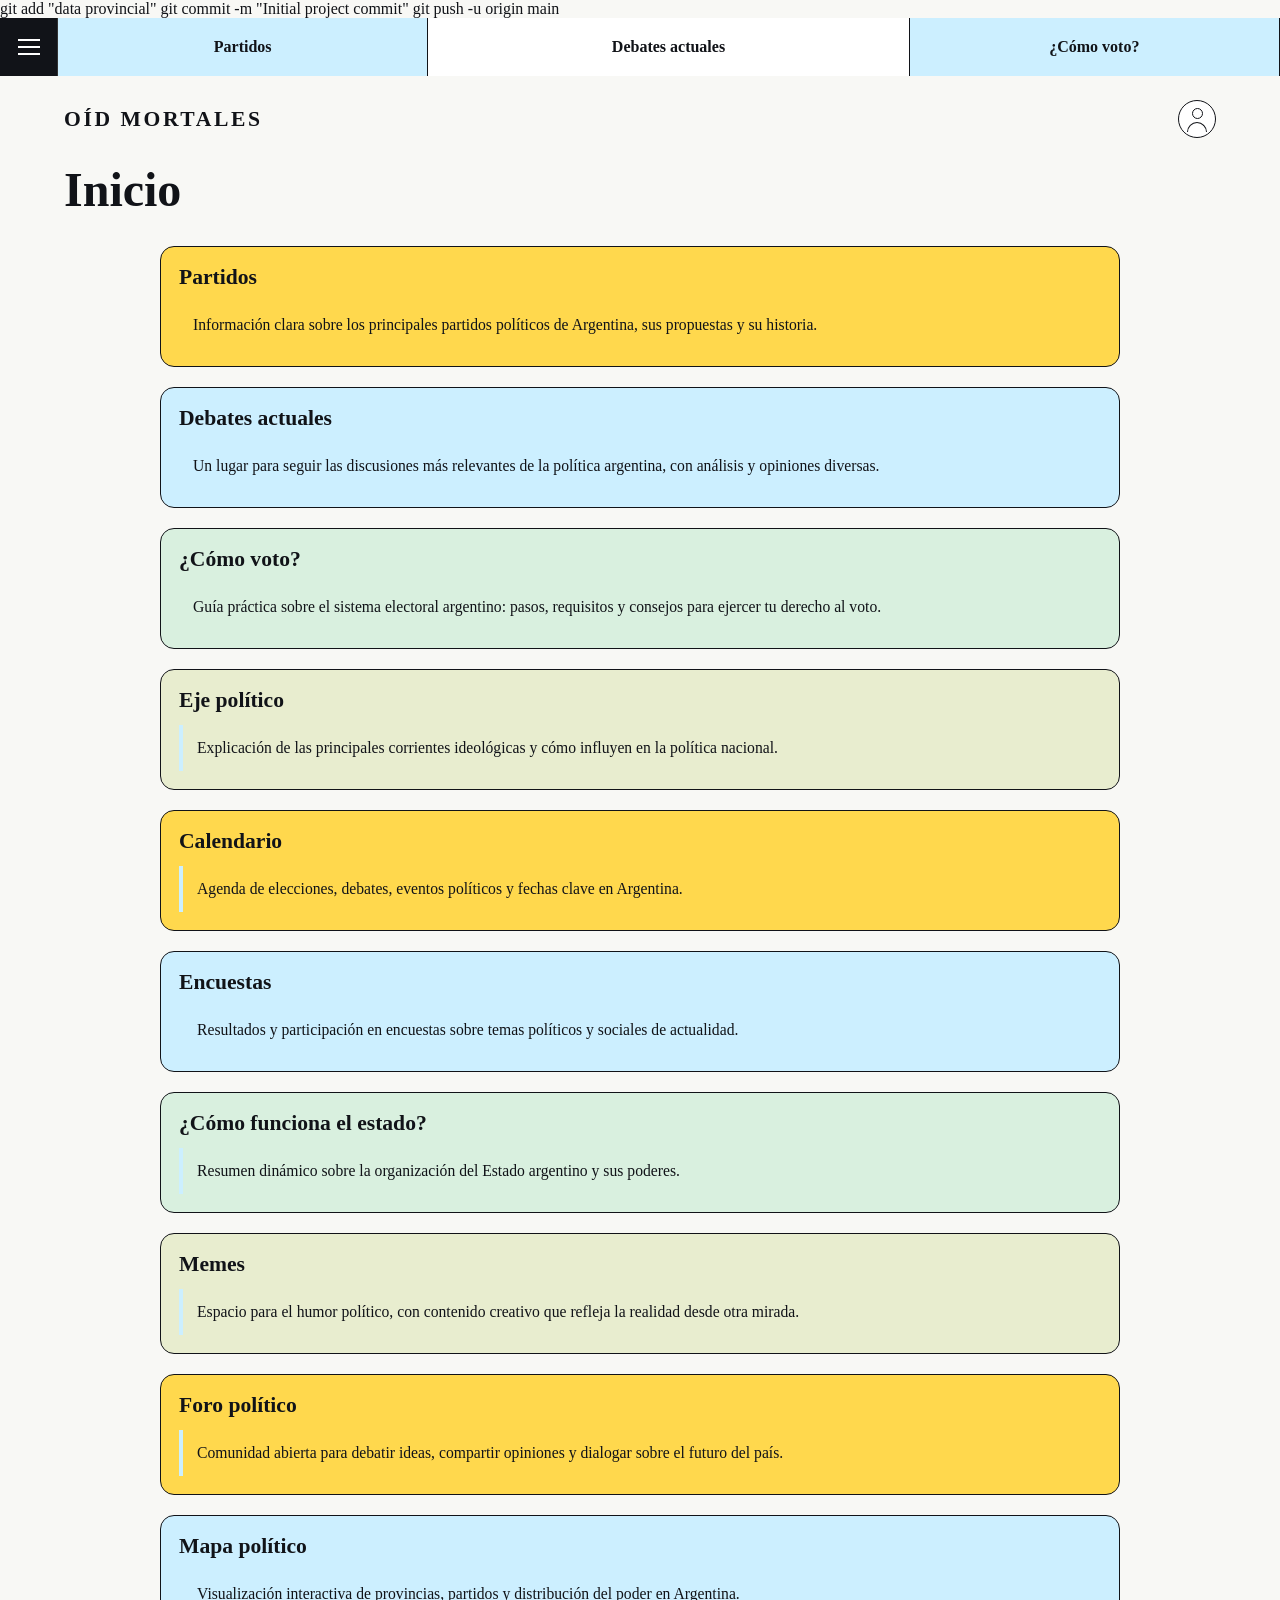
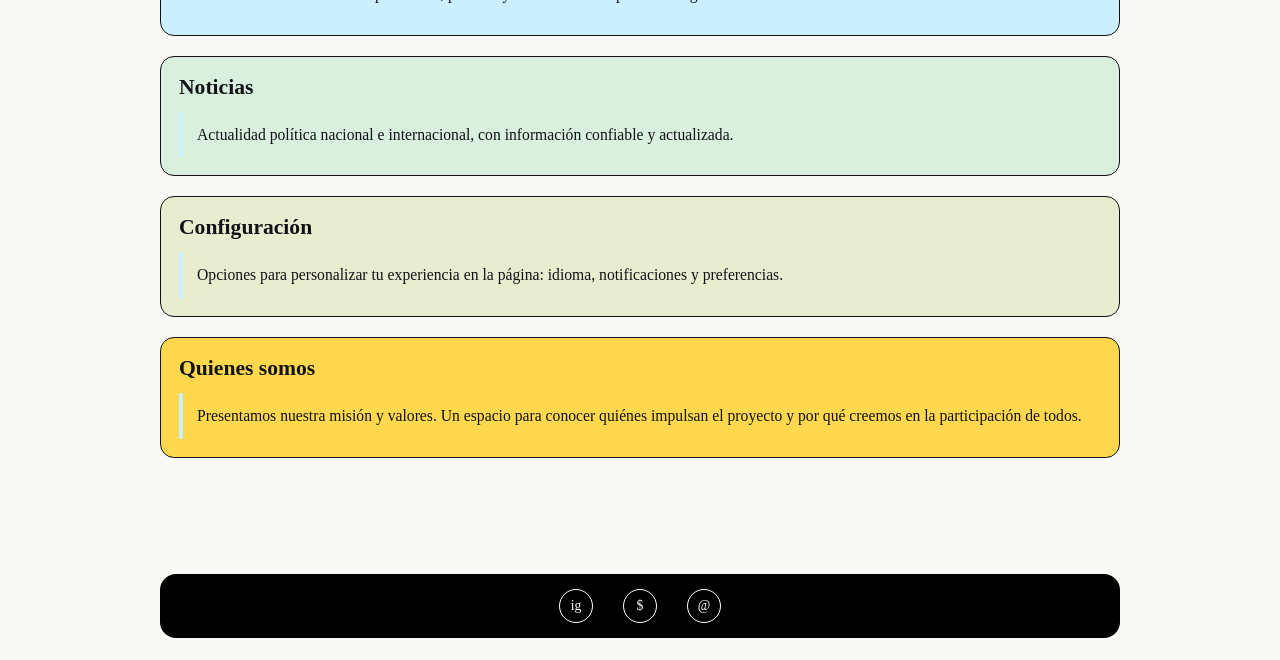
==== HTML/Index.html @ f4ce3084 "Initial project commit" ====
git add "data provincial"
git commit -m "Initial project commit"
git push -u origin main<!DOCTYPE html>
<html lang="es">
<head>
  <meta charset="UTF-8">
  <meta name="viewport" content="width=device-width, initial-scale=1.0">
  <meta name="description" content="Oíd Mortales: inicio e información política de Argentina.">
  <title>Inicio | OÍD MORTALES</title>
  <link rel="stylesheet" href="style.css">
</head>
<body>
  <header class="site-header">
    <nav class="topbar" aria-label="Navegación principal">
      <button class="menu-toggle" type="button" aria-label="Abrir menú" aria-expanded="false" aria-controls="side-menu">
        <span></span><span></span><span></span>
      </button>
      <div class="tabs">
        <a class="tab blue" href="partidos.html">Partidos</a>
        <a class="tab" href="debates.html">Debates actuales</a>
        <a class="tab blue" href="como-voto.html">¿Cómo voto?</a>
      </div>
    </nav>
    <div class="side-menu" id="side-menu">
      <a href="index.html">Inicio</a>
      <a href="partidos.html">Partidos</a>
      <a href="debates.html">Debates actuales</a>
      <a href="como-voto.html">¿Cómo voto?</a>
    </div>
    <div class="brand-header start-header">
      <div class="brand-line">
        <p class="brand">OÍD MORTALES</p>
        <a class="profile" href="#perfil" aria-label="Perfil de usuario"></a>
      </div>
      <h1 id="inicio">Inicio</h1>
    </div>
  </header>

  <main class="start-main">
    <section class="section-list" aria-label="Secciones del sitio">
      <a class="section-link section-card" id="partidos" href="partidos.html"><h2>Partidos</h2><p>Información clara sobre los principales partidos políticos de Argentina, sus propuestas y su historia.</p></a>
      <a class="section-link section-card" id="debates" href="debates.html"><h2>Debates actuales</h2><p>Un lugar para seguir las discusiones más relevantes de la política argentina, con análisis y opiniones diversas.</p></a>
      <a class="section-link section-card" id="como-voto" href="como-voto.html"><h2>¿Cómo voto?</h2><p>Guía práctica sobre el sistema electoral argentino: pasos, requisitos y consejos para ejercer tu derecho al voto.</p></a>
      <a class="section-link" id="eje-politico" href="#eje-politico"><h2>Eje político</h2><p>Explicación de las principales corrientes ideológicas y cómo influyen en la política nacional.</p></a>
      <a class="section-link" id="calendario" href="#calendario"><h2>Calendario</h2><p>Agenda de elecciones, debates, eventos políticos y fechas clave en Argentina.</p></a>
      <a class="section-link" id="encuestas" href="#encuestas"><h2>Encuestas</h2><p>Resultados y participación en encuestas sobre temas políticos y sociales de actualidad.</p></a>
      <a class="section-link" id="estado" href="#estado"><h2>¿Cómo funciona el estado?</h2><p>Resumen dinámico sobre la organización del Estado argentino y sus poderes.</p></a>
      <a class="section-link" id="memes" href="#memes"><h2>Memes</h2><p>Espacio para el humor político, con contenido creativo que refleja la realidad desde otra mirada.</p></a>
      <a class="section-link" id="foro" href="#foro"><h2>Foro político</h2><p>Comunidad abierta para debatir ideas, compartir opiniones y dialogar sobre el futuro del país.</p></a>
      <a class="section-link" id="mapa" href="#mapa"><h2>Mapa político</h2><p>Visualización interactiva de provincias, partidos y distribución del poder en Argentina.</p></a>
      <a class="section-link" id="noticias" href="#noticias"><h2>Noticias</h2><p>Actualidad política nacional e internacional, con información confiable y actualizada.</p></a>
      <a class="section-link" id="configuracion" href="#configuracion"><h2>Configuración</h2><p>Opciones para personalizar tu experiencia en la página: idioma, notificaciones y preferencias.</p></a>
      <a class="section-link" id="quienes-somos" href="#quienes-somos"><h2>Quienes somos</h2><p>Presentamos nuestra misión y valores. Un espacio para conocer quiénes impulsan el proyecto y por qué creemos en la participación de todos.</p></a>
    </section>
  </main>

  <footer>
    <div class="footer-inner" aria-label="Enlaces de contacto">
      <a class="footer-link" href="#instagram" aria-label="Instagram">ig</a>
      <a class="footer-link" href="#donaciones" aria-label="Donaciones">$</a>
      <a class="footer-link" href="mailto:contacto@oidmortales.com" aria-label="Correo electrónico">@</a>
    </div>
  </footer>

  <script>
    const menuButton = document.querySelector('.menu-toggle');
    const sideMenu = document.querySelector('#side-menu');
    menuButton.addEventListener('click', () => {
      const isOpen = sideMenu.classList.toggle('open');
      menuButton.setAttribute('aria-expanded', String(isOpen));
    });
  </script>
</body>
</html>
---- HTML/style.css ----
:root {
  --ink: #111318;
  --paper: #f8f8f5;
  --yellow: #ffd84d;
  --blue: #ccefff;
  --panel: #dedede;
}

* { box-sizing: border-box; }
html { scroll-behavior: smooth; }
body { margin: 0; color: var(--ink); background: var(--paper); font-family: Georgia, "Times New Roman", serif; }
button, a { font: inherit; }

.site-header { background: var(--paper); }
.topbar { display: flex; align-items: stretch; min-height: 58px; background: var(--ink); }
.menu-toggle { display: grid; width: 58px; place-content: center; gap: 5px; border: 0; border-right: 1px solid #333; background: transparent; cursor: pointer; }
.menu-toggle span { width: 22px; height: 2px; background: white; }
.tabs { display: grid; grid-template-columns: 1fr 1.3fr 1fr; flex: 1; }
.tab { display: grid; place-items: center; min-height: 58px; padding: 8px 12px; border-right: 1px solid var(--ink); color: var(--ink); background: white; text-decoration: none; text-align: center; font-weight: 700; }
.tab.active { background: var(--yellow); }
.tab.blue { background: var(--blue); }
.side-menu { display: none; position: absolute; z-index: 3; width: min(300px, 88vw); padding: 10px 0; border: 1px solid var(--ink); border-top: 0; background: var(--paper); box-shadow: 5px 5px 0 var(--ink); }
.side-menu.open { display: block; }
.side-menu a { display: block; padding: 12px 18px; color: var(--ink); text-decoration: none; border-bottom: 1px solid #ccc; }
.side-menu a:hover { background: var(--yellow); }
.brand-header { padding: 24px clamp(20px, 5vw, 64px) 14px; }
.brand-line { display: flex; align-items: center; justify-content: space-between; }
.brand { margin: 0; font-size: clamp(1rem, 2vw, 1.35rem); letter-spacing: .12em; font-weight: 700; }
.profile { width: 38px; height: 38px; border: 1px solid var(--ink); border-radius: 50%; background: white; }
.profile::before, .profile::after { content: ""; display: block; margin: auto; border: 1.5px solid var(--ink); }
.profile::before { width: 9px; height: 9px; margin-top: 7px; border-radius: 50%; }
.profile::after { width: 18px; height: 9px; margin-top: 3px; border-radius: 12px 12px 0 0; border-bottom: 0; }
h1 { margin: 28px 0 18px; font-size: clamp(2rem, 4vw, 3rem); line-height: 1; }
main { padding: 0 clamp(20px, 5vw, 64px) 100px; }
.feature { min-height: 136px; margin-bottom: 26px; border-radius: 2px; background: var(--panel); }
.party-grid { display: grid; grid-template-columns: repeat(2, minmax(0, 1fr)); gap: 16px; max-width: 960px; margin: 0 auto; }
.party-card { display: flex; align-items: center; gap: 18px; min-height: 120px; padding: 18px; border: 1px solid var(--ink); border-radius: 14px; color: var(--ink); background: white; text-decoration: none; transition: transform .2s ease, box-shadow .2s ease; }
.party-card:hover, .party-card:focus-visible { transform: translateY(-3px); box-shadow: 4px 4px 0 var(--ink); outline: none; }
.party-logo { display: grid; flex: 0 0 66px; width: 66px; height: 66px; place-items: center; border-radius: 10px; color: white; font-size: 1.1rem; font-weight: 700; text-align: center; }
.jxc { background: #2878b9; } .up { background: #d1a82f; } .fi { background: #923a9f; } .mas { background: #129961; }
.lds { background: #e69a18; } .pyv { background: #418ec6; } .po { background: #686868; } .other { background: #252525; }
.party-name { margin: 0; font-size: clamp(1rem, 2vw, 1.2rem); line-height: 1.15; }
footer { display: flex; justify-content: center; padding: 16px 20px 22px; }
.footer-inner { display: flex; justify-content: center; gap: 30px; width: min(100%, 960px); padding: 15px; border-radius: 16px; background: #000; }
.footer-link { display: grid; width: 34px; height: 34px; place-items: center; border: 1px solid white; border-radius: 50%; color: white; text-decoration: none; font-size: .85rem; }

/* ---------- CALENDARIO ---------- */
.calendar-page { min-height: 100vh; }
.calendar-page .calendar-header { padding-bottom: 24px; }
.calendar-page h1 { margin-bottom: 0; }
.calendar-main { max-width: 780px; margin: 0 auto; padding-bottom: 72px; }
.calendar-card { padding: clamp(18px, 4vw, 34px); border: 1px solid #d4d5d3; border-radius: 14px; background: #fff; box-shadow: 0 5px 0 rgba(17, 19, 24, .06); }
.calendar-toolbar { display: grid; grid-template-columns: 38px 1fr 38px; align-items: center; gap: 12px; }
.calendar-toolbar h2 { margin: 0; font-size: clamp(1.25rem, 3vw, 1.7rem); text-align: center; }
.calendar-nav { display: grid; width: 38px; height: 38px; place-items: center; border: 1px solid var(--ink); border-radius: 50%; color: var(--ink); background: var(--blue); font-size: 1.3rem; line-height: 1; cursor: pointer; }
.calendar-nav:hover, .calendar-nav:focus-visible { background: var(--yellow); outline: none; }
.calendar-selectors { display: flex; justify-content: center; align-items: center; gap: 8px; margin: 20px 0 24px; }
.calendar-selectors label { color: #5f6268; font-size: .82rem; }
.calendar-selectors select { min-width: 108px; padding: 8px 28px 8px 10px; border: 1px solid var(--ink); border-radius: 5px; color: var(--ink); background: var(--paper); cursor: pointer; }
.calendar-selectors select:focus-visible { outline: 2px solid var(--ink); outline-offset: 2px; }
.calendar-weekdays, .calendar-grid { display: grid; grid-template-columns: repeat(7, minmax(0, 1fr)); gap: 7px; }
.calendar-weekdays { margin-bottom: 9px; color: #5f6268; font-size: .76rem; font-weight: 700; text-align: center; text-transform: uppercase; }
.calendar-day { display: grid; width: 100%; aspect-ratio: 1; place-items: center; border: 1px solid transparent; border-radius: 50%; color: var(--ink); background: transparent; font-size: clamp(.86rem, 2vw, 1rem); cursor: pointer; }
button.calendar-day:hover, button.calendar-day:focus-visible { border-color: var(--ink); background: var(--blue); outline: none; }
.calendar-day.is-empty { cursor: default; }
.calendar-day.has-event { color: white; background: var(--ink); font-weight: 700; }
button.calendar-day.has-event:hover, button.calendar-day.has-event:focus-visible { color: var(--ink); background: var(--yellow); }
.upcoming { margin-top: 34px; }
.upcoming h2 { margin: 0 0 14px; font-size: clamp(1.25rem, 3vw, 1.65rem); }
.event-list { display: grid; gap: 10px; margin: 0; padding: 0; list-style: none; }
.event-list li { display: grid; grid-template-columns: 28px 58px 1fr; gap: 10px; align-items: center; padding: 13px 15px; border: 1px solid var(--ink); border-radius: 10px; background: var(--blue); }
.event-list li:nth-child(2) { background: #d9f0df; }
.event-list li:nth-child(3) { background: #fff1b8; }
.event-icon { font-size: 1.15rem; }
.event-list time { font-weight: 700; }
.event-list li > span:last-child { line-height: 1.2; }
.calendar-page footer { padding-top: 0; }

/* ---------- ENCUESTAS ---------- */
.polls-page { min-height: 100vh; }
.polls-page .polls-header { padding-bottom: 24px; }
.polls-page h1 { margin-bottom: 0; }
.polls-main { max-width: 820px; margin: 0 auto; padding-bottom: 72px; }
.poll-form { display: grid; gap: 20px; }
.poll-card { min-width: 0; margin: 0; padding: clamp(20px, 4vw, 30px); border: 1px solid #d6d7d5; border-radius: 14px; background: #fff; box-shadow: 0 5px 14px rgba(17, 19, 24, .08); }
.poll-card legend { max-width: 100%; padding: 0; font-size: clamp(1.08rem, 2.2vw, 1.35rem); font-weight: 700; line-height: 1.25; }
.poll-options { display: grid; margin-top: 20px; }
.poll-option { display: flex; align-items: center; gap: 12px; min-height: 48px; padding: 11px 4px; border-bottom: 1px solid #d8d9d8; color: #26282d; cursor: pointer; line-height: 1.25; }
.poll-option:last-child { border-bottom: 0; }
.poll-option input { width: 18px; height: 18px; flex: 0 0 18px; accent-color: var(--ink); cursor: pointer; }
.poll-option:has(input:checked) { color: var(--ink); font-weight: 700; }
.poll-option:has(input:checked)::after { content: "✓"; margin-left: auto; color: var(--ink); font-weight: 700; }
.poll-option:focus-within { background: #f0f8fb; outline: 2px solid var(--blue); outline-offset: -2px; }
.poll-actions { display: grid; justify-items: center; gap: 12px; margin-top: 2px; }
.poll-submit { padding: 11px 18px; border: 1px solid var(--ink); border-radius: 6px; color: var(--ink); background: var(--blue); font-weight: 700; cursor: pointer; }
.poll-submit:hover, .poll-submit:focus-visible { background: var(--yellow); outline: none; }
.poll-status { min-height: 1.3em; margin: 0; color: #296b49; font-size: .95rem; text-align: center; }
.polls-page footer { padding-top: 0; }

/* ---------- COMO FUNCIONA EL ESTADO ---------- */
.state-page { min-height: 100vh; }
.state-page .state-header { padding-bottom: 24px; }
.state-page h1 { margin-bottom: 0; }
.state-main { max-width: 900px; margin: 0 auto; padding-bottom: 72px; }
.video-panel { margin-bottom: 30px; }
.video-frame { display: grid; min-height: clamp(190px, 35vw, 330px); place-items: center; align-content: center; gap: 17px; border: 7px solid var(--yellow); border-radius: 4px; background: #d8d8d8; box-shadow: inset 0 0 0 1px #b1b1b1; }
.video-camera { position: relative; display: block; width: 64px; height: 46px; border: 3px solid var(--ink); border-radius: 7px; background: #f8f8f5; }
.video-camera::after { content: ""; position: absolute; top: 9px; right: -23px; width: 19px; height: 24px; border: 3px solid var(--ink); border-left: 0; border-radius: 0 5px 5px 0; background: var(--yellow); }
.video-camera span { position: absolute; top: 50%; left: 50%; width: 16px; height: 16px; border: 2px solid var(--ink); border-radius: 50%; transform: translate(-50%, -50%); }
.video-label { color: #4d4f53; font-size: .92rem; font-weight: 700; letter-spacing: .04em; }
.state-content { max-width: 780px; margin: 0 auto; }
.state-intro { margin: 0 0 28px; padding: 18px 20px; border-left: 5px solid var(--blue); background: #fff; font-size: clamp(1.05rem, 2vw, 1.22rem); line-height: 1.45; }
.state-section { margin-top: 22px; padding: 22px clamp(18px, 3vw, 28px); border: 1px solid #d7d8d6; border-radius: 12px; background: #fff; }
.state-section:nth-of-type(3n + 1) { border-top: 5px solid var(--yellow); }
.state-section:nth-of-type(3n + 2) { border-top: 5px solid var(--blue); }
.state-section:nth-of-type(3n) { border-top: 5px solid #d9f0df; }
.state-section h2 { display: flex; align-items: center; gap: 9px; margin: 0 0 14px; font-size: clamp(1.2rem, 2.4vw, 1.55rem); line-height: 1.15; }
.state-section h2 span { font-size: 1.25em; line-height: 1; }
.state-section ul { display: grid; gap: 11px; margin: 0; padding-left: 23px; }
.state-section li { padding-left: 3px; color: #303238; line-height: 1.45; }
.state-section li::marker { color: var(--ink); }
.state-section strong { color: var(--ink); }
.state-page footer { padding-top: 0; }

/* ---------- MEMES ---------- */
.memes-page { min-height: 100vh; }
.memes-page .memes-header { padding-bottom: 24px; }
.memes-page h1 { margin-bottom: 0; }
.memes-main { max-width: 860px; margin: 0 auto; padding-bottom: 72px; }
.meme-feed { display: grid; gap: 22px; }
.meme-card { overflow: hidden; border: 2px solid; border-radius: 14px; background: #fff; box-shadow: 0 5px 12px rgba(17, 19, 24, .08); }
.meme-card-purple { border-color: #8663b1; }
.meme-card-cyan { border-color: #69bfd8; }
.meme-art { position: relative; overflow: hidden; aspect-ratio: 16 / 8; }
.history-meme { background: #8aa9c8; }
.history-meme::before { content: ""; position: absolute; right: 7%; bottom: -20%; width: 34%; height: 75%; border-radius: 48% 48% 5% 5%; background: #e8bb39; box-shadow: -20px 8px 0 #e5a52f; transform: rotate(-4deg); }
.history-meme::after { content: ""; position: absolute; right: 14%; bottom: 33%; width: 11%; height: 16%; border-radius: 50%; background: #f6d46c; box-shadow: 20px 3px 0 -2px #f6d46c; }
.history-speech { position: absolute; z-index: 1; top: 13%; left: 7%; max-width: 54%; padding: 15px 18px; border: 2px solid var(--ink); border-radius: 46% 52% 48% 45%; background: #fff; font-size: clamp(.9rem, 2vw, 1.25rem); line-height: 1.15; text-align: center; transform: rotate(-3deg); }
.history-caption { position: absolute; z-index: 1; bottom: 10%; left: 7%; color: #fff; font-size: clamp(.8rem, 2vw, 1.12rem); font-weight: 700; text-shadow: 2px 2px 0 var(--ink); }
.meme-caption { margin: 0; padding: 13px 17px 16px; font-size: .98rem; line-height: 1.3; }
.tweet-card { padding: 22px; }
.tweet-header { display: flex; align-items: center; gap: 11px; }
.tweet-avatar { display: grid; width: 44px; height: 44px; place-items: center; border-radius: 50%; color: #fff; background: #49a6b8; font-size: 1.25rem; font-weight: 700; }
.tweet-author { display: grid; min-width: 0; gap: 2px; }
.tweet-author strong { font-size: 1rem; }
.tweet-author span { color: #666a70; font-size: .85rem; }
.follow-button { margin-left: auto; padding: 7px 14px; border: 1px solid var(--ink); border-radius: 999px; color: var(--ink); background: #fff; font-size: .86rem; font-weight: 700; cursor: pointer; }
.follow-button:hover, .follow-button[aria-pressed="true"] { color: #fff; background: var(--ink); }
.tweet-copy { margin: 18px 0 14px; font-size: 1rem; line-height: 1.4; }
.tweet-copy span { color: #237b98; }
.tweet-image { position: relative; display: grid; min-height: 210px; place-items: center; overflow: hidden; border: 1px solid #b8dbe3; border-radius: 10px; background: linear-gradient(135deg, #f5d168 0 46%, #345d7b 46% 100%); }
.tweet-image span { z-index: 1; padding: 12px 16px; border: 3px solid var(--ink); background: #fff; font-size: 1.1rem; line-height: 1.05; text-align: center; transform: rotate(-5deg); }
.tweet-image i { position: absolute; right: 15%; bottom: -25px; width: 100px; height: 100px; border-radius: 50%; background: #da753c; box-shadow: -100px -50px 0 #eab53f; }
.tweet-meta { display: grid; gap: 12px; margin-top: 13px; color: #666a70; font-size: .8rem; }
.tweet-metrics { display: flex; flex-wrap: wrap; gap: 20px; }
.meme-pair { display: grid; grid-template-columns: repeat(2, minmax(0, 1fr)); gap: 2px; padding: 2px; background: #8663b1; }
.square-meme { position: relative; display: grid; min-width: 0; min-height: 280px; align-content: end; overflow: hidden; padding: 18px; color: #fff; isolation: isolate; }
.square-meme::before { content: ""; position: absolute; z-index: -1; inset: 0; background: linear-gradient(145deg, #e4bf55, #664f83); }
.square-meme p { margin: 0; font-size: clamp(.9rem, 2vw, 1.15rem); line-height: 1.1; text-shadow: 2px 2px 0 var(--ink); }
.adorni-meme::after { content: ""; position: absolute; right: 10%; bottom: 18%; width: 40%; height: 60%; border-radius: 45% 45% 5% 5%; background: #d89963; box-shadow: -44px 22px 0 -10px #303b50; }
.adorni-portrait { position: absolute; right: 17%; bottom: 36%; width: 28%; height: 24%; border-radius: 50%; background: #e9ae78; box-shadow: 0 -24px 0 -4px #2d2a2a; }
.adorni-portrait span { position: absolute; top: 48%; left: 20%; width: 9px; height: 4px; border-radius: 50%; background: var(--ink); box-shadow: 25px 0 0 var(--ink); }
.laser-meme::before { background: linear-gradient(145deg, #43546d, #111318); }
.laser-eyes { position: absolute; top: 33%; left: 15%; display: flex; gap: 26px; transform: rotate(-8deg); }
.laser-eyes span { display: block; width: 38px; height: 15px; border-radius: 50%; background: #ff3849; box-shadow: 0 0 13px 5px #ff3849; }
.laser-eyes::after { content: ""; position: absolute; top: 7px; left: -25px; width: 145px; border-top: 4px solid #ff3849; box-shadow: 0 0 10px #ff3849; }
.memes-page footer { padding-top: 0; }

@media (max-width: 620px) {
  .memes-main { padding-bottom: 48px; }
  .meme-feed { gap: 15px; }
  .history-speech { padding: 10px 12px; }
  .tweet-card { padding: 16px; }
  .tweet-image { min-height: 170px; }
  .meme-pair { grid-template-columns: 1fr; }
  .square-meme { min-height: 240px; }
}

@media (max-width: 620px) {
  .state-main { padding-bottom: 48px; }
  .video-panel { margin-bottom: 22px; }
  .video-frame { min-height: 190px; border-width: 5px; }
  .state-intro { margin-bottom: 20px; padding: 15px 16px; }
  .state-section { margin-top: 14px; padding: 18px 16px; }
  .state-section ul { gap: 9px; padding-left: 20px; }
}

@media (max-width: 620px) {
  .polls-main { padding-bottom: 48px; }
  .poll-form { gap: 14px; }
  .poll-card { padding: 18px 15px; }
  .poll-option { min-height: 46px; padding: 10px 2px; font-size: .94rem; }
}

@media (max-width: 620px) {
  .calendar-main { padding-bottom: 48px; }
  .calendar-card { padding: 18px 14px; }
  .calendar-toolbar { gap: 8px; }
  .calendar-selectors { margin: 18px 0 20px; }
  .calendar-selectors select { min-width: 96px; }
  .calendar-weekdays, .calendar-grid { gap: 4px; }
  .event-list li { grid-template-columns: 25px 52px 1fr; gap: 8px; padding: 12px 11px; }
}

/* ---------- INICIO ---------- */
.start-header { padding-bottom: 14px; }
.start-main { padding-bottom: 100px; }
.section-list { display: grid; gap: 20px; max-width: 960px; margin: 0 auto; }
.section-link { display: block; color: var(--ink); text-decoration: none; scroll-margin-top: 20px; }
.section-link h2 { margin: 0 0 6px; font-size: clamp(1.1rem, 2vw, 1.35rem); font-weight: 700; }
.section-link p { margin: 0; padding: 12px 14px; border-left: 4px solid var(--blue); background: var(--panel); font-size: .98rem; line-height: 1.4; transition: background .2s ease, box-shadow .2s ease; }
.section-link:hover p, .section-link:focus-visible p { background: #d3f2fc; box-shadow: 4px 4px 0 var(--ink); outline: none; }
.section-card { padding: 18px; border: 1px solid var(--ink); border-radius: 14px; background: white; transition: transform .2s ease, box-shadow .2s ease; }
.section-card:nth-child(1) { background: var(--yellow); }
.section-card:nth-child(2) { background: white; }
.section-card:nth-child(3) { background: var(--blue); }
.section-card h2 { margin-bottom: 12px; }
.section-card p { border-left: 0; border-radius: 8px; }
.section-card:hover, .section-card:focus-visible { transform: translateY(-3px); box-shadow: 4px 4px 0 var(--ink); outline: none; }
.section-card:hover p, .section-card:focus-visible p { box-shadow: none; }

/* Todas las secciones del Inicio comparten formato de tarjeta. */
.section-list > .section-link { padding: 18px; border: 1px solid var(--ink); border-radius: 14px; background: white; transition: transform .2s ease, box-shadow .2s ease; }
.section-list > .section-link:nth-child(4n + 1) { background: var(--yellow); }
.section-list > .section-link:nth-child(4n + 2) { background: var(--blue); }
.section-list > .section-link:nth-child(4n + 3) { background: #d9f0df; }
.section-list > .section-link:nth-child(4n) { background: #e8edcf; }
.section-list > .section-link h2 { margin-bottom: 12px; }
.section-list > .section-link p { background: transparent; }
.section-list > .section-link:hover, .section-list > .section-link:focus-visible { transform: translateY(-3px); box-shadow: 4px 4px 0 var(--ink); outline: none; }

/* ---------- TARJETAS COMPARTIDAS ---------- */
body .party-card, body .debate-card, body .guide-card { border-color: var(--ink); }
body .party-card:nth-child(4n + 1) { background: #fff1b8; }
body .party-card:nth-child(4n + 2) { background: #d9f0df; }
body .party-card:nth-child(4n + 3) { background: #ccefff; }
body .party-card:nth-child(4n) { background: #e8edcf; }
body .debate-card:nth-child(4n + 1) { background: #fff1b8; }
body .debate-card:nth-child(4n + 2) { background: #ffffff; }
body .debate-card:nth-child(4n + 3) { background: #d9f0df; }
body .debate-card:nth-child(4n) { background: #e8edcf; }
body .guide-card:nth-child(3n + 1) { background: #fff1b8; }
body .guide-card:nth-child(3n + 2) { background: #ccefff; }
body .guide-card:nth-child(3n) { background: #d9f0df; }

/* ---------- HOME ---------- */
.home-header { padding: 28px clamp(20px, 5vw, 64px) 22px; }
.home-main { display: grid; gap: 26px; max-width: 1080px; margin: 0 auto; }
.hero { display: grid; grid-template-columns: 1.1fr .9fr; gap: 28px; align-items: center; padding: clamp(24px, 5vw, 52px); border: 1px solid var(--ink); border-radius: 2px; background: var(--panel); }
.hero-copy h1 { max-width: 650px; margin: 0 0 16px; font-size: clamp(2rem, 5vw, 3.8rem); line-height: .98; }
.hero-copy p { max-width: 600px; margin: 0; font-size: clamp(1rem, 2vw, 1.2rem); line-height: 1.45; }
.hero-art { display: grid; min-height: 220px; place-items: center; border: 1px solid var(--ink); border-radius: 14px; background: var(--blue); overflow: hidden; }
.hero-art::before { content: ""; width: 130px; height: 130px; border: 18px solid var(--yellow); border-radius: 50%; box-shadow: 42px 25px 0 -6px var(--ink), -44px 33px 0 -16px white; }
.quick-links { display: grid; grid-template-columns: repeat(3, minmax(0, 1fr)); gap: 16px; }
.quick-card { display: flex; min-height: 156px; flex-direction: column; justify-content: space-between; padding: 22px; border: 1px solid var(--ink); border-radius: 14px; color: var(--ink); text-decoration: none; transition: transform .2s ease, box-shadow .2s ease; }
.quick-card:hover, .quick-card:focus-visible { transform: translateY(-3px); box-shadow: 4px 4px 0 var(--ink); outline: none; }
.quick-card h2 { margin: 0; font-size: clamp(1.15rem, 2vw, 1.45rem); line-height: 1.1; }
.quick-card span { align-self: flex-start; padding: 7px 10px; border: 1px solid var(--ink); border-radius: 5px; background: white; font-size: .82rem; font-weight: 700; }
.quick-party { background: var(--yellow); }
.quick-debates { background: white; }
.quick-vote { background: var(--blue); }

@media (max-width: 620px) {
  .topbar { min-height: 52px; }
  .menu-toggle { width: 48px; }
  .tab { min-height: 52px; padding: 7px 5px; font-size: .78rem; }
  .brand-header { padding-top: 20px; }
  .feature { min-height: 94px; }
  .party-grid { grid-template-columns: 1fr; gap: 12px; }
  .party-card { min-height: 92px; padding: 13px; }
  .party-logo { flex-basis: 56px; width: 56px; height: 56px; }
  main { padding-bottom: 60px; }
  .home-header { padding-top: 20px; }
  .hero { grid-template-columns: 1fr; gap: 20px; padding: 22px; }
  .hero-art { min-height: 150px; }
  .quick-links { grid-template-columns: 1fr; gap: 12px; }
  .quick-card { min-height: 112px; padding: 16px; }
  .start-main { padding-bottom: 60px; }
  .section-list { gap: 16px; }
  .section-link p { padding: 11px 12px; font-size: .94rem; }
}
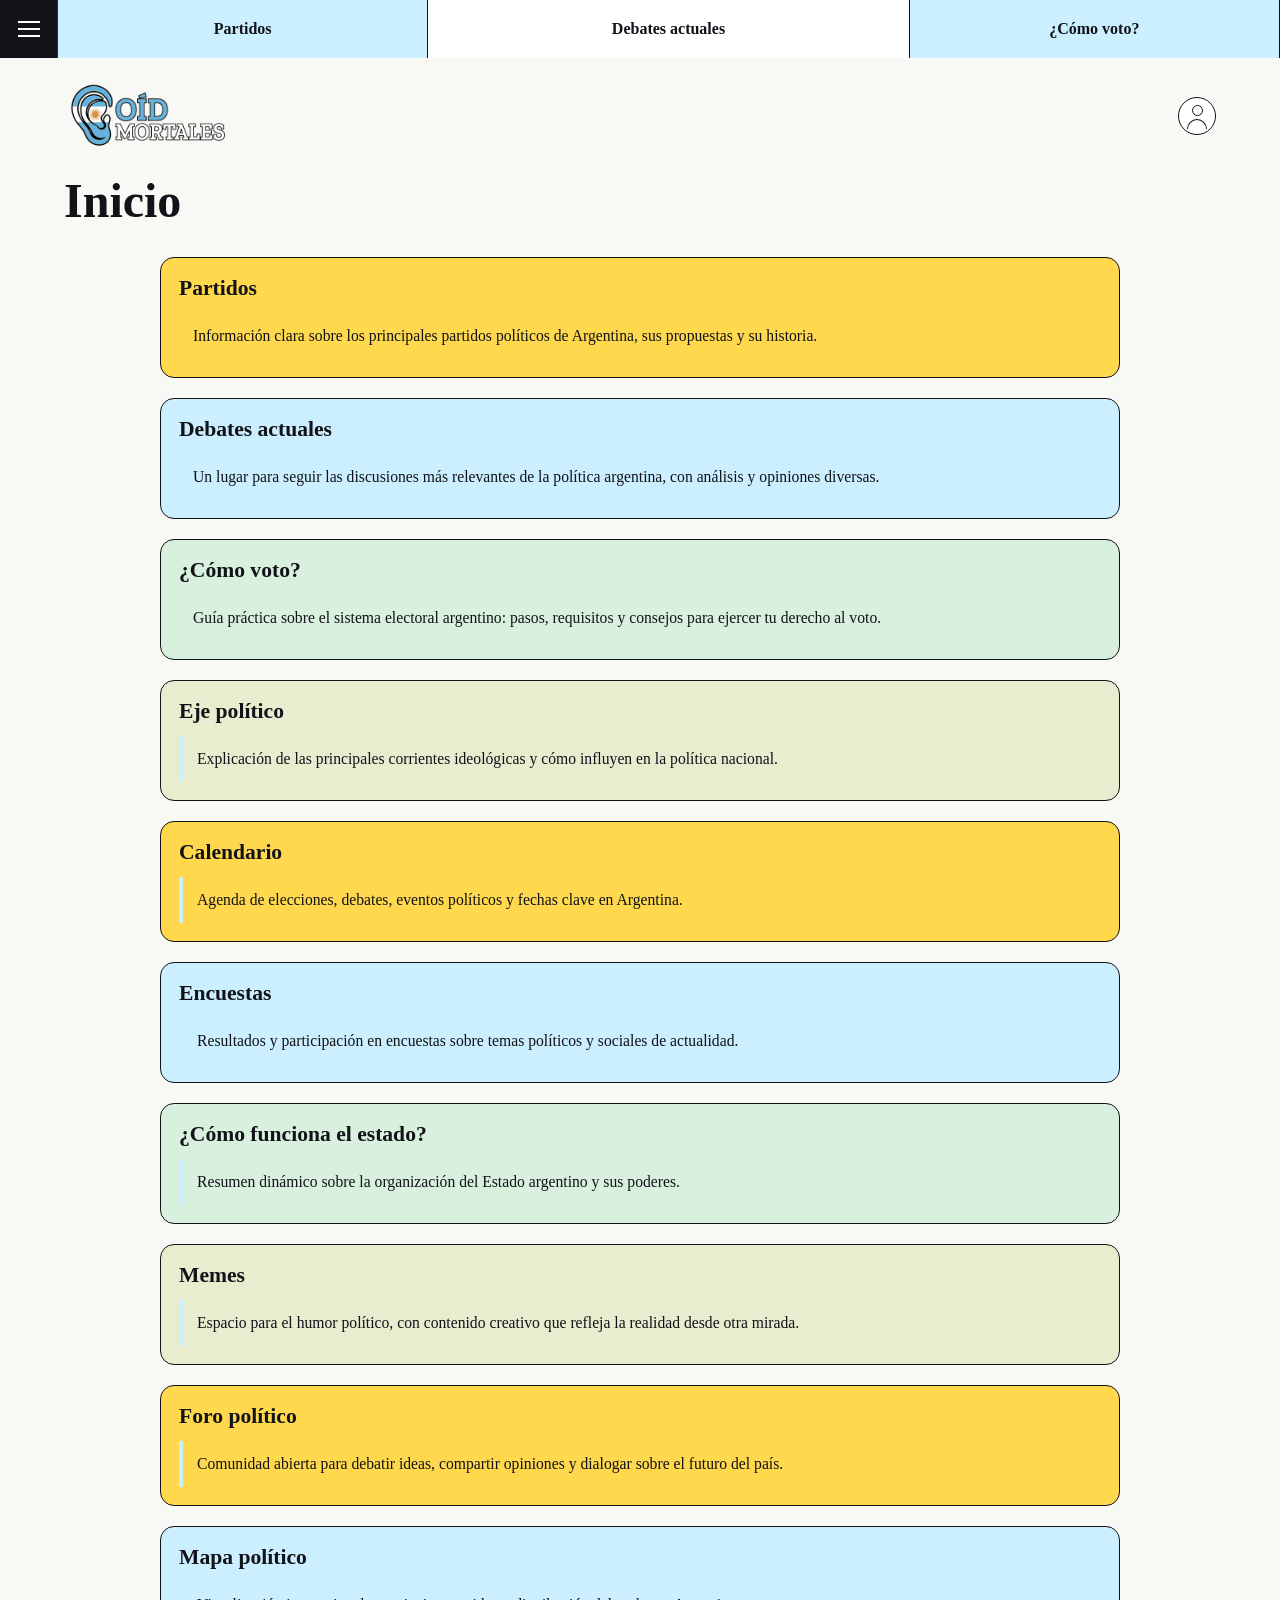
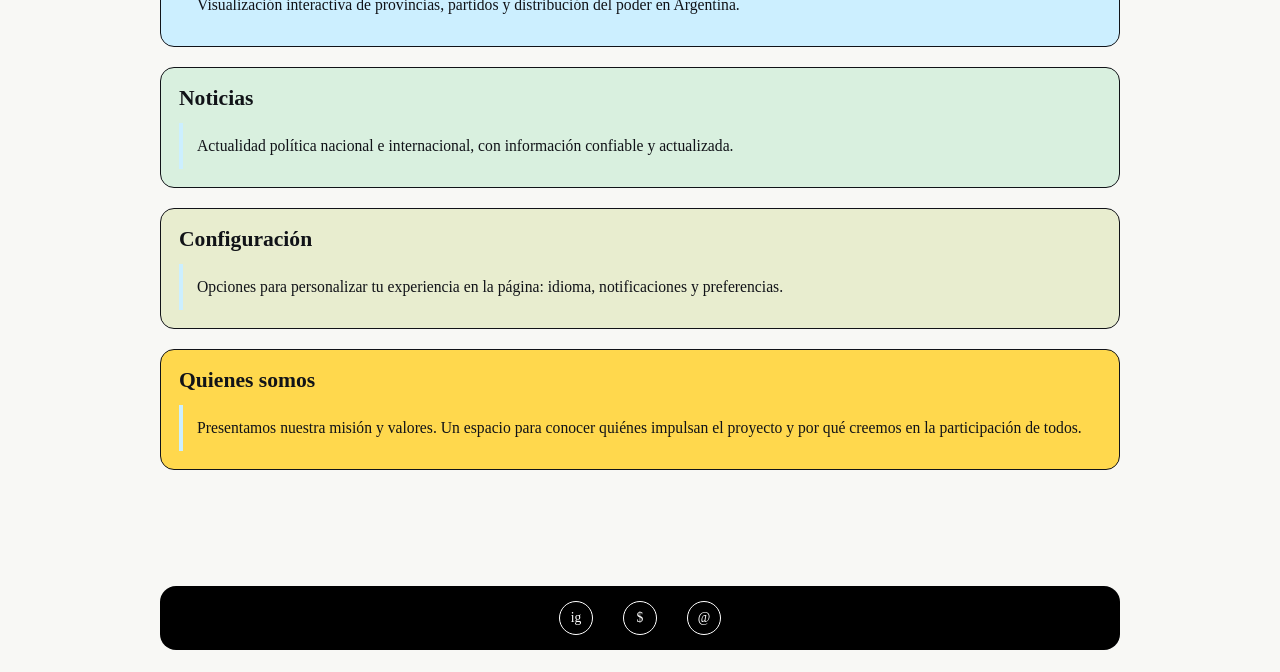
==== commit 81b93945: "file:///C:/Users/Windows/Documents/O%C3%ADd%20mortales/HTML/Mapa-politico.html" ====
--- a/HTML/Index.html
+++ b/HTML/Index.html
@@ -1,6 +1,4 @@
-git add "data provincial"
-git commit -m "Initial project commit"
-git push -u origin main<!DOCTYPE html>
+<!DOCTYPE html>
 <html lang="es">
 <head>
   <meta charset="UTF-8">
@@ -22,15 +20,25 @@
       </div>
     </nav>
     <div class="side-menu" id="side-menu">
-      <a href="index.html">Inicio</a>
-      <a href="partidos.html">Partidos</a>
-      <a href="debates.html">Debates actuales</a>
-      <a href="como-voto.html">¿Cómo voto?</a>
+      <a href="Index.html" aria-current="page">Inicio</a>
+      <a href="Partidos.html">Partidos</a>
+      <a href="Debates.html">Debates actuales</a>
+      <a href="Como-voto.html">¿Cómo voto?</a>
+      <a href="Eje-politico.html">Eje político</a>
+      <a href="Calendario.html">Calendario</a>
+      <a href="Encuestas.html">Encuestas</a>
+      <a href="Como-funciona-el-estado.html">¿Cómo funciona el estado?</a>
+      <a href="Memes.html">Memes</a>
+      <a href="Foro-publico.html">Foro público</a>
+      <a href="Mapa-politico.html">Mapa político</a>
+      <a href="Noticias.html">Noticias</a>
+      <a href="Configuracion.html">Configuración</a>
+      <a href="Quienes-somos.html">Quiénes somos</a>
     </div>
     <div class="brand-header start-header">
       <div class="brand-line">
-        <p class="brand">OÍD MORTALES</p>
-        <a class="profile" href="#perfil" aria-label="Perfil de usuario"></a>
+        <img class="brand" src="assets/oid-mortales.png" alt="Oíd Mortales">
+        <a class="profile" href="Usuario.html" aria-label="Perfil de usuario"></a>
       </div>
       <h1 id="inicio">Inicio</h1>
     </div>
@@ -41,16 +49,16 @@
       <a class="section-link section-card" id="partidos" href="partidos.html"><h2>Partidos</h2><p>Información clara sobre los principales partidos políticos de Argentina, sus propuestas y su historia.</p></a>
       <a class="section-link section-card" id="debates" href="debates.html"><h2>Debates actuales</h2><p>Un lugar para seguir las discusiones más relevantes de la política argentina, con análisis y opiniones diversas.</p></a>
       <a class="section-link section-card" id="como-voto" href="como-voto.html"><h2>¿Cómo voto?</h2><p>Guía práctica sobre el sistema electoral argentino: pasos, requisitos y consejos para ejercer tu derecho al voto.</p></a>
-      <a class="section-link" id="eje-politico" href="#eje-politico"><h2>Eje político</h2><p>Explicación de las principales corrientes ideológicas y cómo influyen en la política nacional.</p></a>
-      <a class="section-link" id="calendario" href="#calendario"><h2>Calendario</h2><p>Agenda de elecciones, debates, eventos políticos y fechas clave en Argentina.</p></a>
-      <a class="section-link" id="encuestas" href="#encuestas"><h2>Encuestas</h2><p>Resultados y participación en encuestas sobre temas políticos y sociales de actualidad.</p></a>
+      <a class="section-link" id="eje-politico" href="Eje-politico.html"><h2>Eje político</h2><p>Explicación de las principales corrientes ideológicas y cómo influyen en la política nacional.</p></a>
+      <a class="section-link" id="calendario" href="Calendario.html"><h2>Calendario</h2><p>Agenda de elecciones, debates, eventos políticos y fechas clave en Argentina.</p></a>
+      <a class="section-link" id="encuestas" href="Encuestas.html"><h2>Encuestas</h2><p>Resultados y participación en encuestas sobre temas políticos y sociales de actualidad.</p></a>
       <a class="section-link" id="estado" href="#estado"><h2>¿Cómo funciona el estado?</h2><p>Resumen dinámico sobre la organización del Estado argentino y sus poderes.</p></a>
-      <a class="section-link" id="memes" href="#memes"><h2>Memes</h2><p>Espacio para el humor político, con contenido creativo que refleja la realidad desde otra mirada.</p></a>
+      <a class="section-link" id="memes" href="Memes.html"><h2>Memes</h2><p>Espacio para el humor político, con contenido creativo que refleja la realidad desde otra mirada.</p></a>
       <a class="section-link" id="foro" href="#foro"><h2>Foro político</h2><p>Comunidad abierta para debatir ideas, compartir opiniones y dialogar sobre el futuro del país.</p></a>
-      <a class="section-link" id="mapa" href="#mapa"><h2>Mapa político</h2><p>Visualización interactiva de provincias, partidos y distribución del poder en Argentina.</p></a>
-      <a class="section-link" id="noticias" href="#noticias"><h2>Noticias</h2><p>Actualidad política nacional e internacional, con información confiable y actualizada.</p></a>
-      <a class="section-link" id="configuracion" href="#configuracion"><h2>Configuración</h2><p>Opciones para personalizar tu experiencia en la página: idioma, notificaciones y preferencias.</p></a>
-      <a class="section-link" id="quienes-somos" href="#quienes-somos"><h2>Quienes somos</h2><p>Presentamos nuestra misión y valores. Un espacio para conocer quiénes impulsan el proyecto y por qué creemos en la participación de todos.</p></a>
+      <a class="section-link" id="mapa" href="Mapa-politico.html"><h2>Mapa político</h2><p>Visualización interactiva de provincias, partidos y distribución del poder en Argentina.</p></a>
+      <a class="section-link" id="noticias" href="Noticias.html"><h2>Noticias</h2><p>Actualidad política nacional e internacional, con información confiable y actualizada.</p></a>
+      <a class="section-link" id="configuracion" href="Configuracion.html"><h2>Configuración</h2><p>Opciones para personalizar tu experiencia en la página: idioma, notificaciones y preferencias.</p></a>
+      <a class="section-link" id="quienes-somos" href="Quienes-somos.html"><h2>Quienes somos</h2><p>Presentamos nuestra misión y valores. Un espacio para conocer quiénes impulsan el proyecto y por qué creemos en la participación de todos.</p></a>
     </section>
   </main>
 
--- a/HTML/style.css
+++ b/HTML/style.css
@@ -19,13 +19,13 @@
 .tab { display: grid; place-items: center; min-height: 58px; padding: 8px 12px; border-right: 1px solid var(--ink); color: var(--ink); background: white; text-decoration: none; text-align: center; font-weight: 700; }
 .tab.active { background: var(--yellow); }
 .tab.blue { background: var(--blue); }
-.side-menu { display: none; position: absolute; z-index: 3; width: min(300px, 88vw); padding: 10px 0; border: 1px solid var(--ink); border-top: 0; background: var(--paper); box-shadow: 5px 5px 0 var(--ink); }
+.side-menu { display: none; position: absolute; z-index: 3; width: min(300px, 88vw); max-height: calc(100vh - 58px); overflow-y: auto; padding: 10px 0; border: 1px solid var(--ink); border-top: 0; background: var(--paper); box-shadow: 5px 5px 0 var(--ink); }
 .side-menu.open { display: block; }
 .side-menu a { display: block; padding: 12px 18px; color: var(--ink); text-decoration: none; border-bottom: 1px solid #ccc; }
 .side-menu a:hover { background: var(--yellow); }
 .brand-header { padding: 24px clamp(20px, 5vw, 64px) 14px; }
 .brand-line { display: flex; align-items: center; justify-content: space-between; }
-.brand { margin: 0; font-size: clamp(1rem, 2vw, 1.35rem); letter-spacing: .12em; font-weight: 700; }
+.brand { display: block; width: clamp(128px, 20vw, 170px); max-width: 50%; height: auto; margin: 0; object-fit: contain; object-position: left center; }
 .profile { width: 38px; height: 38px; border: 1px solid var(--ink); border-radius: 50%; background: white; }
 .profile::before, .profile::after { content: ""; display: block; margin: auto; border: 1.5px solid var(--ink); }
 .profile::before { width: 9px; height: 9px; margin-top: 7px; border-radius: 50%; }
@@ -64,9 +64,14 @@
 button.calendar-day:hover, button.calendar-day:focus-visible { border-color: var(--ink); background: var(--blue); outline: none; }
 .calendar-day.is-empty { cursor: default; }
 .calendar-day.has-event { color: white; background: var(--ink); font-weight: 700; }
+.calendar-day.has-event::after { content: ""; position: absolute; width: 4px; height: 4px; margin-top: 25px; border-radius: 50%; background: currentColor; }
+button.calendar-day { position: relative; }
+.calendar-day.is-today { border-color: #777; }
+.calendar-day.is-selected, button.calendar-day.is-selected, button.calendar-day.has-event.is-selected { border-color: var(--ink); color: var(--ink); background: var(--yellow); box-shadow: 0 0 0 2px rgba(17, 19, 24, .12); }
 button.calendar-day.has-event:hover, button.calendar-day.has-event:focus-visible { color: var(--ink); background: var(--yellow); }
 .upcoming { margin-top: 34px; }
 .upcoming h2 { margin: 0 0 14px; font-size: clamp(1.25rem, 3vw, 1.65rem); }
+.event-selection { margin: -4px 0 13px; color: #5f6268; font-size: .9rem; }
 .event-list { display: grid; gap: 10px; margin: 0; padding: 0; list-style: none; }
 .event-list li { display: grid; grid-template-columns: 28px 58px 1fr; gap: 10px; align-items: center; padding: 13px 15px; border: 1px solid var(--ink); border-radius: 10px; background: var(--blue); }
 .event-list li:nth-child(2) { background: #d9f0df; }
@@ -74,7 +79,17 @@
 .event-icon { font-size: 1.15rem; }
 .event-list time { font-weight: 700; }
 .event-list li > span:last-child { line-height: 1.2; }
-.calendar-page footer { padding-top: 0; }
+.event-list li.event-illustrative { border-style: dashed; background: #fff1b8; }
+.event-list li.event-election { background: #d9f0df; }
+.event-list li.event-historical { background: #ccefff; }
+.event-list li.event-empty { display: block; border-color: #d4d5d3; color: #555960; background: #f2f2ef; line-height: 1.4; }
+.calendar-note { margin: 14px 0 0; color: #62666b; font-size: .78rem; line-height: 1.4; }
+.calendar-page .calendar-footer { position: fixed; inset: auto 0 0; z-index: 4; padding: 12px 20px max(16px, env(safe-area-inset-bottom)); pointer-events: none; }
+.calendar-page .footer-inner { width: min(100%, 420px); padding: 10px 18px; border: 1px solid #383838; box-shadow: 0 4px 20px rgba(0, 0, 0, .2); pointer-events: auto; }
+.calendar-page .footer-link { width: 40px; height: 40px; }
+.calendar-page .footer-link svg { width: 20px; height: 20px; fill: none; stroke: currentColor; stroke-linecap: round; stroke-linejoin: round; stroke-width: 1.7; }
+.calendar-page .footer-link .icon-dot { fill: currentColor; stroke: none; }
+.calendar-page .footer-link:hover, .calendar-page .footer-link:focus-visible { color: var(--ink); background: var(--blue); outline: none; }
 
 /* ---------- ENCUESTAS ---------- */
 .polls-page { min-height: 100vh; }
@@ -83,11 +98,12 @@
 .polls-main { max-width: 820px; margin: 0 auto; padding-bottom: 72px; }
 .poll-form { display: grid; gap: 20px; }
 .poll-card { min-width: 0; margin: 0; padding: clamp(20px, 4vw, 30px); border: 1px solid #d6d7d5; border-radius: 14px; background: #fff; box-shadow: 0 5px 14px rgba(17, 19, 24, .08); }
-.poll-card legend { max-width: 100%; padding: 0; font-size: clamp(1.08rem, 2.2vw, 1.35rem); font-weight: 700; line-height: 1.25; }
+.poll-question { max-width: 100%; margin: 0; overflow-wrap: anywhere; font-size: clamp(1.08rem, 2.2vw, 1.35rem); line-height: 1.25; }
 .poll-options { display: grid; margin-top: 20px; }
-.poll-option { display: flex; align-items: center; gap: 12px; min-height: 48px; padding: 11px 4px; border-bottom: 1px solid #d8d9d8; color: #26282d; cursor: pointer; line-height: 1.25; }
+.poll-option { display: flex; min-width: 0; align-items: center; gap: 12px; min-height: 48px; padding: 11px 4px; border-bottom: 1px solid #d8d9d8; color: #26282d; cursor: pointer; line-height: 1.25; }
 .poll-option:last-child { border-bottom: 0; }
 .poll-option input { width: 18px; height: 18px; flex: 0 0 18px; accent-color: var(--ink); cursor: pointer; }
+.poll-option span { min-width: 0; flex: 1 1 auto; overflow-wrap: anywhere; }
 .poll-option:has(input:checked) { color: var(--ink); font-weight: 700; }
 .poll-option:has(input:checked)::after { content: "✓"; margin-left: auto; color: var(--ink); font-weight: 700; }
 .poll-option:focus-within { background: #f0f8fb; outline: 2px solid var(--blue); outline-offset: -2px; }
@@ -124,23 +140,26 @@
 
 /* ---------- MEMES ---------- */
 .memes-page { min-height: 100vh; }
+.memes-page .topbar { position: sticky; top: 0; z-index: 5; }
+.memes-page .side-menu { position: fixed; top: 58px; left: 0; z-index: 6; }
 .memes-page .memes-header { padding-bottom: 24px; }
-.memes-page h1 { margin-bottom: 0; }
-.memes-main { max-width: 860px; margin: 0 auto; padding-bottom: 72px; }
+.memes-page h1 { margin: 28px 0 0; text-align: center; }
+.memes-main { max-width: 860px; margin: 0 auto; padding-bottom: 112px; }
 .meme-feed { display: grid; gap: 22px; }
-.meme-card { overflow: hidden; border: 2px solid; border-radius: 14px; background: #fff; box-shadow: 0 5px 12px rgba(17, 19, 24, .08); }
+.meme-card { overflow: hidden; border: 3px solid; border-radius: 14px; background: #fff; box-shadow: 0 5px 12px rgba(17, 19, 24, .08); }
 .meme-card-purple { border-color: #8663b1; }
 .meme-card-cyan { border-color: #69bfd8; }
-.meme-art { position: relative; overflow: hidden; aspect-ratio: 16 / 8; }
-.history-meme { background: #8aa9c8; }
-.history-meme::before { content: ""; position: absolute; right: 7%; bottom: -20%; width: 34%; height: 75%; border-radius: 48% 48% 5% 5%; background: #e8bb39; box-shadow: -20px 8px 0 #e5a52f; transform: rotate(-4deg); }
-.history-meme::after { content: ""; position: absolute; right: 14%; bottom: 33%; width: 11%; height: 16%; border-radius: 50%; background: #f6d46c; box-shadow: 20px 3px 0 -2px #f6d46c; }
-.history-speech { position: absolute; z-index: 1; top: 13%; left: 7%; max-width: 54%; padding: 15px 18px; border: 2px solid var(--ink); border-radius: 46% 52% 48% 45%; background: #fff; font-size: clamp(.9rem, 2vw, 1.25rem); line-height: 1.15; text-align: center; transform: rotate(-3deg); }
-.history-caption { position: absolute; z-index: 1; bottom: 10%; left: 7%; color: #fff; font-size: clamp(.8rem, 2vw, 1.12rem); font-weight: 700; text-shadow: 2px 2px 0 var(--ink); }
-.meme-caption { margin: 0; padding: 13px 17px 16px; font-size: .98rem; line-height: 1.3; }
+.history-comic { display: grid; gap: 3px; background: #8663b1; }
+.history-panel { position: relative; min-width: 0; margin: 0; overflow: hidden; background: #e4dfef; }
+.history-panel img { display: block; width: 100%; height: auto; aspect-ratio: 16 / 7; object-fit: cover; }
+.history-panel figcaption { position: absolute; right: 5%; bottom: 8%; left: 5%; padding: 8px 12px; border: 2px solid var(--ink); border-radius: 8px; color: var(--ink); background: #fff; font-size: clamp(.75rem, 2vw, 1rem); font-weight: 700; line-height: 1.2; text-align: center; }
+.history-panel:first-child figcaption { top: 8%; right: auto; bottom: auto; left: 5%; width: max-content; max-width: 90%; transform: rotate(-2deg); }
+.history-panel-reaction figcaption { color: #fff; background: #252537; }
+.meme-caption { margin: 0; padding: 12px 17px; }
+.meme-post-meta { display: flex; justify-content: space-between; gap: 12px; color: #656a70; font-size: .78rem; line-height: 1.35; }
 .tweet-card { padding: 22px; }
 .tweet-header { display: flex; align-items: center; gap: 11px; }
-.tweet-avatar { display: grid; width: 44px; height: 44px; place-items: center; border-radius: 50%; color: #fff; background: #49a6b8; font-size: 1.25rem; font-weight: 700; }
+.tweet-avatar { display: block; flex: 0 0 44px; width: 44px; height: 44px; border: 1px solid #d6e3e6; border-radius: 50%; object-fit: cover; }
 .tweet-author { display: grid; min-width: 0; gap: 2px; }
 .tweet-author strong { font-size: 1rem; }
 .tweet-author span { color: #666a70; font-size: .85rem; }
@@ -148,32 +167,72 @@
 .follow-button:hover, .follow-button[aria-pressed="true"] { color: #fff; background: var(--ink); }
 .tweet-copy { margin: 18px 0 14px; font-size: 1rem; line-height: 1.4; }
 .tweet-copy span { color: #237b98; }
-.tweet-image { position: relative; display: grid; min-height: 210px; place-items: center; overflow: hidden; border: 1px solid #b8dbe3; border-radius: 10px; background: linear-gradient(135deg, #f5d168 0 46%, #345d7b 46% 100%); }
-.tweet-image span { z-index: 1; padding: 12px 16px; border: 3px solid var(--ink); background: #fff; font-size: 1.1rem; line-height: 1.05; text-align: center; transform: rotate(-5deg); }
-.tweet-image i { position: absolute; right: 15%; bottom: -25px; width: 100px; height: 100px; border-radius: 50%; background: #da753c; box-shadow: -100px -50px 0 #eab53f; }
+.tweet-image { display: block; width: 100%; max-height: 420px; aspect-ratio: 16 / 9; overflow: hidden; border: 1px solid #b8dbe3; border-radius: 10px; object-fit: cover; }
 .tweet-meta { display: grid; gap: 12px; margin-top: 13px; color: #666a70; font-size: .8rem; }
 .tweet-metrics { display: flex; flex-wrap: wrap; gap: 20px; }
 .meme-pair { display: grid; grid-template-columns: repeat(2, minmax(0, 1fr)); gap: 2px; padding: 2px; background: #8663b1; }
-.square-meme { position: relative; display: grid; min-width: 0; min-height: 280px; align-content: end; overflow: hidden; padding: 18px; color: #fff; isolation: isolate; }
-.square-meme::before { content: ""; position: absolute; z-index: -1; inset: 0; background: linear-gradient(145deg, #e4bf55, #664f83); }
-.square-meme p { margin: 0; font-size: clamp(.9rem, 2vw, 1.15rem); line-height: 1.1; text-shadow: 2px 2px 0 var(--ink); }
-.adorni-meme::after { content: ""; position: absolute; right: 10%; bottom: 18%; width: 40%; height: 60%; border-radius: 45% 45% 5% 5%; background: #d89963; box-shadow: -44px 22px 0 -10px #303b50; }
-.adorni-portrait { position: absolute; right: 17%; bottom: 36%; width: 28%; height: 24%; border-radius: 50%; background: #e9ae78; box-shadow: 0 -24px 0 -4px #2d2a2a; }
-.adorni-portrait span { position: absolute; top: 48%; left: 20%; width: 9px; height: 4px; border-radius: 50%; background: var(--ink); box-shadow: 25px 0 0 var(--ink); }
+.square-meme { position: relative; display: flex; min-width: 0; min-height: 300px; flex-direction: column; justify-content: flex-end; overflow: hidden; padding: clamp(12px, 2.5vw, 20px); color: #fff; isolation: isolate; }
+.square-meme::before { position: absolute; z-index: -1; inset: 0; background: linear-gradient(145deg, #e4bf55, #664f83); content: ""; }
+.square-meme p { margin: 0; font-size: clamp(.82rem, 1.7vw, 1.05rem); line-height: 1.2; text-shadow: 2px 2px 0 var(--ink); }
+.quote-portrait { position: absolute; z-index: 0; top: 11%; right: 12%; width: 36%; height: 52%; border-radius: 47% 47% 15% 15%; background: linear-gradient(#24344b 0 20%, #d7976d 20% 68%, #e9eceb 68%); box-shadow: -28px 22px 0 -13px #26354b; }
+.quote-portrait::before { position: absolute; top: -9%; left: 17%; width: 68%; height: 40%; border-radius: 50% 50% 42% 42%; background: #dca17a; box-shadow: inset 0 12px 0 #39322f; content: ""; }
+.quote-portrait span { position: absolute; z-index: 1; top: 20%; left: 32%; width: 5px; height: 3px; border-radius: 50%; background: #191919; box-shadow: 14px 0 #191919; }
+.quote-meme p { position: relative; z-index: 1; display: grid; gap: 7px; padding: 8px; border-radius: 7px; background: rgba(45, 39, 56, .78); }
+.quote-attribution { color: #fff1b8; font-size: .78rem; font-weight: 700; text-transform: uppercase; letter-spacing: .08em; }
+.quote-meme q { font-weight: 700; }
+.quote-meme q::before, .quote-meme q::after { content: none; }
 .laser-meme::before { background: linear-gradient(145deg, #43546d, #111318); }
-.laser-eyes { position: absolute; top: 33%; left: 15%; display: flex; gap: 26px; transform: rotate(-8deg); }
-.laser-eyes span { display: block; width: 38px; height: 15px; border-radius: 50%; background: #ff3849; box-shadow: 0 0 13px 5px #ff3849; }
-.laser-eyes::after { content: ""; position: absolute; top: 7px; left: -25px; width: 145px; border-top: 4px solid #ff3849; box-shadow: 0 0 10px #ff3849; }
-.memes-page footer { padding-top: 0; }
-
-@media (max-width: 620px) {
-  .memes-main { padding-bottom: 48px; }
+.laser-meme > img { position: absolute; inset: 0; z-index: -1; width: 100%; height: 100%; object-fit: cover; }
+.memes-page .memes-footer { position: fixed; inset: auto 0 0; z-index: 4; padding: 12px 20px max(16px, env(safe-area-inset-bottom)); pointer-events: none; }
+.memes-page .footer-inner { width: min(100%, 420px); padding: 10px 18px; border: 1px solid #383838; box-shadow: 0 4px 20px rgba(0, 0, 0, .2); pointer-events: auto; }
+.memes-page .footer-link { width: 40px; height: 40px; }
+.memes-page .footer-link svg { width: 20px; height: 20px; fill: none; stroke: currentColor; stroke-linecap: round; stroke-linejoin: round; stroke-width: 1.7; }
+.memes-page .footer-link .icon-dot { fill: currentColor; stroke: none; }
+.memes-page .footer-link:hover, .memes-page .footer-link:focus-visible { color: var(--ink); background: var(--blue); outline: none; }
+
+@media (max-width: 620px) {
+  .memes-page .side-menu { top: 52px; }
+  .memes-main { padding-bottom: 112px; }
   .meme-feed { gap: 15px; }
-  .history-speech { padding: 10px 12px; }
+  .history-panel img { aspect-ratio: 4 / 3; }
+  .history-panel figcaption { padding: 6px 9px; }
   .tweet-card { padding: 16px; }
-  .tweet-image { min-height: 170px; }
-  .meme-pair { grid-template-columns: 1fr; }
+  .tweet-image { aspect-ratio: 4 / 3; }
+  .meme-pair { grid-template-columns: repeat(2, minmax(0, 1fr)); }
   .square-meme { min-height: 240px; }
+  .memes-page .memes-footer { padding-right: 16px; padding-left: 16px; }
+}
+
+/* ---------- NOTICIAS ---------- */
+.news-page { min-height: 100vh; }
+.news-page .news-tab-active { color: var(--ink); background: #fff; }
+.news-page .news-header { padding-bottom: 24px; }
+.news-page h1 { margin-bottom: 0; }
+.news-page .side-menu { position: absolute; z-index: 6; }
+.news-main { max-width: 860px; margin: 0 auto; padding-bottom: 112px; }
+.news-disclaimer { display: grid; justify-items: center; gap: 10px; margin: 0 0 30px; padding: 19px clamp(18px, 4vw, 30px); border: 2px solid #e24848; border-radius: 999px; background: #fff; text-align: center; }
+.news-disclaimer h2 { margin: 0; color: #c92f36; font-size: 1.05rem; letter-spacing: .04em; }
+.news-disclaimer p { max-width: 620px; margin: 0; color: #303238; font-size: .95rem; line-height: 1.45; }
+.news-list { display: grid; gap: 18px; }
+.news-item { display: grid; justify-items: start; gap: 14px; padding: clamp(18px, 3vw, 26px); border: 1px solid #dedfdd; border-radius: 14px; background: #fff; box-shadow: 0 4px 12px rgba(17, 19, 24, .06); }
+.news-item h2 { margin: 0; font-size: clamp(1.12rem, 2.5vw, 1.45rem); line-height: 1.35; }
+.news-source { font-weight: 400; white-space: nowrap; }
+.news-link { display: inline-flex; align-items: center; gap: 10px; min-height: 42px; padding: 8px 17px; border: 2px solid #36b878; border-radius: 999px; color: #1b7049; background: #fff; font-size: .92rem; font-weight: 700; text-decoration: none; transition: color .16s ease, background .16s ease; }
+.news-link:hover, .news-link:focus-visible { color: #fff; background: #218653; outline: none; }
+.news-link span { font-size: 1rem; }
+.news-page .news-footer { position: fixed; inset: auto 0 0; z-index: 4; padding: 12px 20px max(16px, env(safe-area-inset-bottom)); pointer-events: none; }
+.news-page .footer-inner { width: min(100%, 420px); padding: 10px 18px; border: 1px solid #383838; box-shadow: 0 4px 20px rgba(0, 0, 0, .2); pointer-events: auto; }
+.news-page .footer-link { width: 40px; height: 40px; }
+.news-page .footer-link svg { width: 20px; height: 20px; fill: none; stroke: currentColor; stroke-linecap: round; stroke-linejoin: round; stroke-width: 1.7; }
+.news-page .footer-link .icon-dot { fill: currentColor; stroke: none; }
+.news-page .footer-link:hover, .news-page .footer-link:focus-visible { color: var(--ink); background: var(--blue); outline: none; }
+
+@media (max-width: 620px) {
+  .news-main { padding-bottom: 112px; }
+  .news-disclaimer { gap: 8px; margin-bottom: 22px; padding: 16px 18px; border-radius: 24px; }
+  .news-list { gap: 13px; }
+  .news-item { gap: 12px; padding: 17px; }
+  .news-page .news-footer { padding-right: 16px; padding-left: 16px; }
 }
 
 @media (max-width: 620px) {
@@ -193,12 +252,13 @@
 }
 
 @media (max-width: 620px) {
-  .calendar-main { padding-bottom: 48px; }
+  .calendar-main { padding-bottom: 112px; }
   .calendar-card { padding: 18px 14px; }
   .calendar-toolbar { gap: 8px; }
   .calendar-selectors { margin: 18px 0 20px; }
   .calendar-selectors select { min-width: 96px; }
   .calendar-weekdays, .calendar-grid { gap: 4px; }
+  .calendar-page .calendar-footer { padding-right: 16px; padding-left: 16px; }
   .event-list li { grid-template-columns: 25px 52px 1fr; gap: 8px; padding: 12px 11px; }
 }
 
@@ -220,7 +280,8 @@
 .section-card:hover p, .section-card:focus-visible p { box-shadow: none; }
 
 /* Todas las secciones del Inicio comparten formato de tarjeta. */
-.section-list > .section-link { padding: 18px; border: 1px solid var(--ink); border-radius: 14px; background: white; transition: transform .2s ease, box-shadow .2s ease; }
+.section-list > .section-link { min-width: 0; padding: 18px; border: 1px solid var(--ink); border-radius: 14px; background: white; transition: transform .2s ease, box-shadow .2s ease; }
+.section-list > .section-link p { max-width: 100%; overflow-wrap: anywhere; }
 .section-list > .section-link:nth-child(4n + 1) { background: var(--yellow); }
 .section-list > .section-link:nth-child(4n + 2) { background: var(--blue); }
 .section-list > .section-link:nth-child(4n + 3) { background: #d9f0df; }
@@ -279,3 +340,145 @@
   .section-list { gap: 16px; }
   .section-link p { padding: 11px 12px; font-size: .94rem; }
 }
+
+/* ---------- MAPA POLÍTICO ---------- */
+.map-page { min-height: 100vh; }
+.map-page .site-header { padding-top: 58px; }
+.map-page .topbar { position: fixed; inset: 0 0 auto; z-index: 5; width: 100%; }
+.map-page .side-menu { position: fixed; top: 58px; left: 0; z-index: 6; }
+.map-page .tab { border-left: 1px solid var(--ink); }
+.map-header { padding-bottom: 24px; }
+.map-header h1 { margin-bottom: 0; }
+.map-page .profile { flex: 0 0 auto; }
+.map-main { max-width: 1320px; margin: 0 auto; padding-bottom: 72px; }
+.map-card { padding: clamp(18px, 3.5vw, 40px); border: 5px solid var(--blue); border-radius: 24px; background: #ededeb; }
+.map-intro { margin: 0 0 22px; }
+.map-eyebrow { margin: 0 0 8px; color: #50545a; font-size: .78rem; font-weight: 700; letter-spacing: .11em; text-transform: uppercase; }
+.map-intro h2 { margin: 0 0 9px; font-size: clamp(1.45rem, 3vw, 2rem); }
+.map-intro > p:last-child { max-width: 620px; margin: 0; color: #41444a; line-height: 1.45; }
+.map-explorer { display: grid; grid-template-columns: minmax(0, 1.35fr) minmax(230px, .65fr); align-items: center; gap: clamp(16px, 4vw, 48px); }
+.map-visual { display: grid; min-width: 0; min-height: 560px; place-items: center; }
+.map-visual object { display: block; width: min(100%, 490px); height: min(72vh, 680px); min-height: 520px; }
+.map-error { padding: 20px; border: 1px solid var(--ink); border-radius: 8px; background: white; }
+.map-info { padding: clamp(18px, 3vw, 28px); border: 1px solid #c5c8c9; border-radius: 16px; background: #fff; box-shadow: 4px 4px 0 rgba(17, 19, 24, .12); }
+.province-select-label { display: block; margin-bottom: 7px; color: #555960; font-size: .82rem; font-weight: 700; }
+.province-select { width: 100%; margin-bottom: 18px; padding: 10px 12px; border: 1px solid #aeb2b4; border-radius: 7px; color: var(--ink); background: var(--paper); font: inherit; }
+.province-select:focus-visible { outline: 2px solid var(--ink); outline-offset: 2px; }
+.map-info-label { display: inline-block; margin-bottom: 10px; padding: 5px 9px; border-radius: 999px; background: var(--blue); font-size: .73rem; font-weight: 700; letter-spacing: .04em; text-transform: uppercase; }
+.map-info h3 { margin: 0 0 12px; font-size: clamp(1.3rem, 2.6vw, 1.8rem); line-height: 1.12; }
+.map-info-copy { margin: 0; color: #41444a; font-size: .96rem; line-height: 1.5; }
+.province-facts { display: grid; gap: 12px; margin: 22px 0 0; padding-top: 18px; border-top: 1px solid #d9dbdc; }
+.province-facts div { display: grid; gap: 3px; }
+.province-facts dt { color: #656a70; font-size: .8rem; }
+.province-facts dd { margin: 0; font-weight: 700; line-height: 1.3; }
+.province-facts a { color: var(--ink); text-decoration-thickness: 1px; text-underline-offset: 3px; }
+.province-facts a:hover, .province-facts a:focus-visible { color: #296b85; }
+.map-hint { margin: 19px 0 0; padding-top: 14px; border-top: 1px solid #d9dbdc; color: #53575d; font-size: .84rem; line-height: 1.4; }
+.map-credit { margin: 16px 0 0; color: #62666b; font-size: .78rem; text-align: right; }
+.map-credit a { color: inherit; text-decoration-thickness: 1px; text-underline-offset: 2px; }
+.map-credit a:hover, .map-credit a:focus-visible { color: var(--ink); }
+.map-page .footer-inner { width: min(100%, 1320px); }
+.map-page .footer-link svg { width: 19px; height: 19px; fill: none; stroke: currentColor; stroke-linecap: round; stroke-linejoin: round; stroke-width: 1.7; }
+.map-page .footer-link .icon-dot { fill: currentColor; stroke: none; }
+.map-page .footer-link:hover, .map-page .footer-link:focus-visible { color: var(--ink); background: var(--blue); outline: none; }
+
+/* ---------- USUARIO ---------- */
+.user-page { min-height: 100vh; }
+.user-page .topbar { position: fixed; inset: 0 0 auto; z-index: 5; width: 100%; }
+.user-page .site-header { padding-top: 58px; }
+.user-page .side-menu { position: fixed; top: 58px; left: 0; z-index: 6; }
+.user-header { padding-bottom: 24px; }
+.user-header h1 { margin-bottom: 0; }
+.user-main { display: grid; gap: 26px; max-width: 820px; margin: 0 auto; padding-bottom: 72px; }
+.user-card { display: grid; grid-template-columns: auto 1fr; align-items: center; gap: 8px 20px; padding: clamp(22px, 5vw, 36px); border: 1px solid #d6d7d5; border-radius: 18px; background: #fff; box-shadow: 0 5px 14px rgba(17, 19, 24, .07); }
+.user-avatar { display: grid; grid-row: span 2; width: clamp(76px, 18vw, 108px); aspect-ratio: 1; place-items: center; border: 2px solid var(--ink); border-radius: 50%; background: var(--blue); font-size: clamp(1.4rem, 5vw, 2rem); font-weight: 700; letter-spacing: .06em; }
+.user-eyebrow { margin: 0 0 5px; color: #555960; font-size: .78rem; font-weight: 700; letter-spacing: .1em; text-transform: uppercase; }
+.user-details h2 { margin: 0 0 6px; font-size: clamp(1.35rem, 4vw, 1.8rem); line-height: 1.15; }
+.user-details p:last-child { margin: 0; color: #555960; line-height: 1.4; }
+.user-notice { grid-column: 1 / -1; margin: 14px 0 0; padding: 13px 15px; border-left: 4px solid #7bbdd5; border-radius: 0 8px 8px 0; color: #41444a; background: #f0f8fb; font-size: .9rem; line-height: 1.5; }
+.user-links h2 { margin: 0 0 13px; font-size: clamp(1.25rem, 3vw, 1.55rem); }
+.user-links { display: grid; gap: 11px; }
+.user-link-card { display: grid; grid-template-columns: 42px minmax(0, 1fr) auto; align-items: center; gap: 14px; min-height: 78px; padding: 14px 17px; border: 1px solid #d6d7d5; border-radius: 12px; color: var(--ink); background: #fff; text-decoration: none; transition: transform .18s ease, box-shadow .18s ease; }
+.user-link-card:hover, .user-link-card:focus-visible { transform: translateY(-2px); box-shadow: 3px 3px 0 var(--ink); outline: none; }
+.user-link-icon { display: grid; width: 40px; height: 40px; place-items: center; border-radius: 50%; background: var(--blue); font-family: Arial, sans-serif; font-size: 1.15rem; font-weight: 700; }
+.user-link-card strong, .user-link-card small { display: block; }
+.user-link-card strong { margin-bottom: 3px; font-size: 1rem; }
+.user-link-card small { color: #555960; font-size: .86rem; line-height: 1.4; }
+.user-link-arrow { font-family: Arial, sans-serif; font-size: 1.25rem; }
+.user-page .footer-inner { width: min(100%, 420px); }
+@media (max-width: 620px) {
+  .user-page .site-header { padding-top: 52px; }
+  .user-page .side-menu { top: 52px; }
+  .user-main { gap: 22px; padding-bottom: 48px; }
+}
+@media (max-width: 420px) {
+  .user-card { grid-template-columns: 1fr; justify-items: start; gap: 14px; }
+  .user-avatar { grid-row: auto; }
+  .user-notice { grid-column: auto; margin-top: 0; }
+  .user-link-card { grid-template-columns: 36px minmax(0, 1fr) auto; gap: 10px; padding: 12px; }
+  .user-link-icon { width: 36px; height: 36px; }
+}
+
+@media (max-width: 760px) {
+  .map-page .site-header { padding-top: 52px; }
+  .map-page .side-menu { top: 52px; }
+  .map-main { padding-bottom: 48px; }
+  .map-card { border-width: 4px; border-radius: 20px; }
+  .map-explorer { grid-template-columns: 1fr; gap: 12px; }
+  .map-visual { min-height: 0; }
+  .map-visual object { width: min(100%, 390px); height: min(76vh, 560px); min-height: 390px; }
+  .map-info { padding: 20px; }
+}
+
+@media (max-width: 420px) {
+  .map-page .tab { font-size: .72rem; }
+  .map-card { padding: 16px 12px; }
+  .map-visual object { height: 460px; min-height: 0; }
+}
+
+/* ---------- FORO PÚBLICO ---------- */
+.forum-page { min-height: 100vh; }
+.forum-page .forum-title { margin-bottom: 0; }
+.forum-main { display: grid; gap: 24px; max-width: 860px; margin: 0 auto; padding-bottom: 72px; }
+.forum-composer { padding: clamp(18px, 4vw, 28px); border: 1px solid #d6d7d5; border-radius: 14px; background: #fff; box-shadow: 0 5px 14px rgba(17, 19, 24, .08); }
+.forum-composer h2 { margin: 0 0 8px; font-size: clamp(1.25rem, 2.5vw, 1.6rem); }
+.forum-local-note { margin: 0 0 18px; color: #555960; font-size: .88rem; line-height: 1.45; }
+.forum-composer form { display: grid; gap: 8px; }
+.forum-composer label { margin-top: 5px; font-size: .9rem; font-weight: 700; }
+.forum-composer input, .forum-composer textarea { width: 100%; padding: 11px 12px; border: 1px solid #aeb2b4; border-radius: 7px; color: var(--ink); background: var(--paper); font: inherit; }
+.forum-composer textarea { min-height: 110px; resize: vertical; line-height: 1.45; }
+.forum-composer input:focus-visible, .forum-composer textarea:focus-visible { outline: 2px solid var(--ink); outline-offset: 2px; }
+.forum-form-actions { display: flex; justify-content: flex-end; flex-wrap: wrap; gap: 9px; margin-top: 5px; }
+.forum-submit, .forum-cancel-reply { padding: 10px 15px; border: 1px solid var(--ink); border-radius: 6px; color: var(--ink); background: var(--blue); font-weight: 700; cursor: pointer; }
+.forum-submit:hover, .forum-submit:focus-visible, .forum-cancel-reply:hover, .forum-cancel-reply:focus-visible { background: var(--yellow); outline: none; }
+.forum-cancel-reply { background: #fff; }
+.forum-replying { margin: 5px 0 0; color: #454950; font-size: .9rem; }
+.forum-feedback { min-height: 1.3em; margin: 10px 0 0; color: #295d41; font-size: .9rem; line-height: 1.4; }
+.forum-thread { display: grid; gap: 14px; }
+.forum-post { min-width: 0; padding: 18px; border: 1px solid var(--ink); border-radius: 12px; background: #fff; }
+.forum-thread > .forum-post:nth-child(4n + 1) { background: #fff9dd; }
+.forum-thread > .forum-post:nth-child(4n + 2) { background: #eaf8fc; }
+.forum-thread > .forum-post:nth-child(4n + 3) { background: #edf7ef; }
+.post-author { margin: 0 0 8px; font-size: 1rem; }
+.post-message { margin: 0; overflow-wrap: anywhere; line-height: 1.5; white-space: pre-wrap; }
+.post-reply { margin: 0 0 8px; color: #5b6066; font-size: .82rem; }
+.post-status { display: inline-block; margin: 12px 0 0; padding: 5px 9px; border: 1px solid #795b11; border-radius: 999px; color: #59420d; background: #fff1b8; font-size: .72rem; font-weight: 700; }
+.forum-post-actions { display: flex; flex-wrap: wrap; gap: 8px; margin-top: 15px; padding-top: 12px; border-top: 1px solid rgba(17, 19, 24, .15); }
+.forum-action { padding: 7px 10px; border: 1px solid #9a9da0; border-radius: 5px; color: var(--ink); background: rgba(255, 255, 255, .8); font-size: .83rem; cursor: pointer; }
+.forum-action:hover, .forum-action:focus-visible, .forum-action[aria-pressed="true"] { border-color: var(--ink); background: var(--yellow); outline: none; }
+.forum-action:disabled { color: #555960; background: #e5e5e2; cursor: default; }
+.forum-replies { display: grid; gap: 10px; margin: 16px 0 0 18px; padding-left: 14px; border-left: 3px solid var(--blue); }
+.forum-replies .forum-post { padding: 14px; border-color: #d6d7d5; background: rgba(255, 255, 255, .84); }
+.forum-page .forum-footer { padding-top: 0; }
+.forum-page .footer-inner { width: min(100%, 420px); }
+.forum-page .footer-link svg { width: 20px; height: 20px; fill: none; stroke: currentColor; stroke-linecap: round; stroke-linejoin: round; stroke-width: 1.7; }
+.forum-page .footer-link .icon-dot { fill: currentColor; stroke: none; }
+.forum-page .footer-link:hover, .forum-page .footer-link:focus-visible { color: var(--ink); background: var(--blue); outline: none; }
+@media (max-width: 620px) {
+  .forum-main { gap: 16px; padding-bottom: 60px; }
+  .forum-composer { padding: 18px; }
+  .forum-post { padding: 15px; }
+  .forum-replies { margin-left: 8px; padding-left: 9px; }
+  .forum-form-actions { justify-content: stretch; }
+  .forum-form-actions button { flex: 1; }
+}
